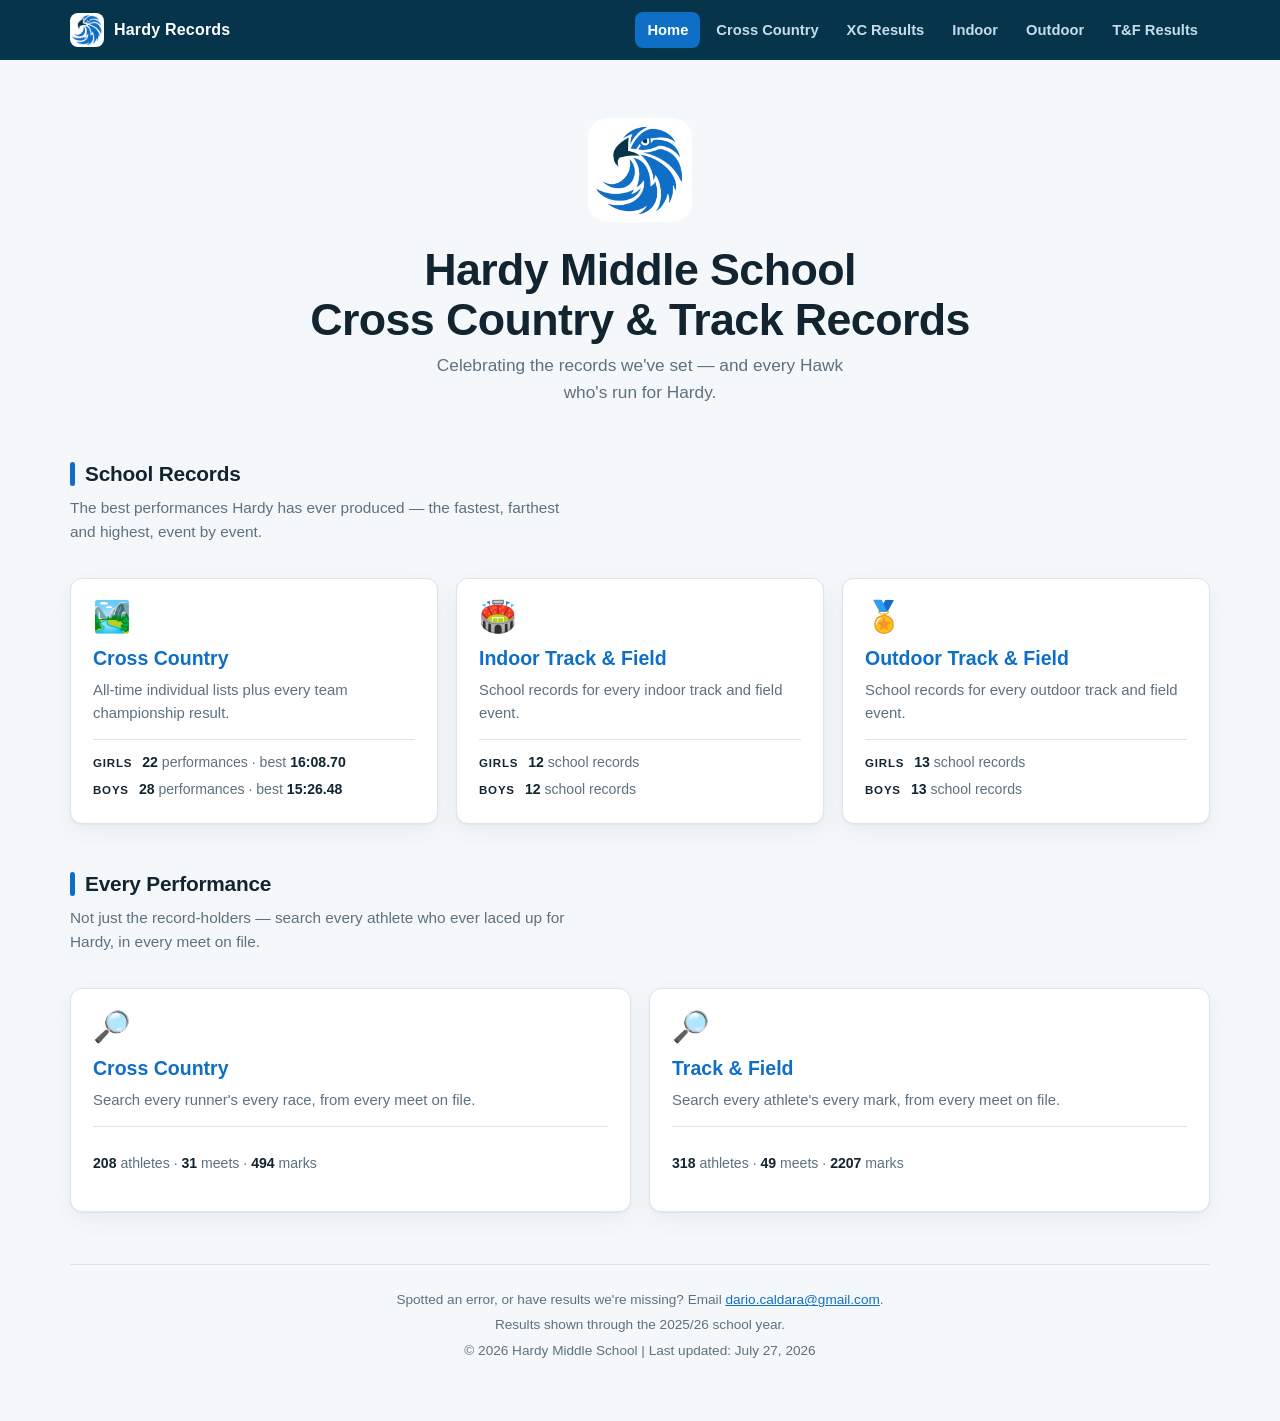
==== index.html @ bd2f0698 "Full athlete-name consistency sweep across the track archive Requested as a final consistency check " ====
<!DOCTYPE html>
<html lang="en">
<head>
    <meta charset="UTF-8">
    <meta name="viewport" content="width=device-width, initial-scale=1.0">
    <title>Hardy Middle School Cross Country and Track Records</title>
    <meta name="description" content="All-time cross country, indoor track and outdoor track records for Hardy Middle School, Washington DC.">
    <meta property="og:title" content="Hardy Middle School Cross Country and Track Records">
    <meta property="og:description" content="All-time cross country, indoor track and outdoor track records for Hardy Middle School, Washington DC.">
    <meta property="og:type" content="website">
    <meta property="og:image" content="hardylogo.png">
    <link rel="icon" href="hardylogo.png">
    <link rel="stylesheet" href="style.css">
</head>
<body>
    <header class="site-header">
        <div class="bar">
            <a class="brand" href="index.html">
                <img src="hardylogo.png" alt="">
                <span>Hardy Records</span>
            </a>
            <nav class="nav">
                <a href="index.html" aria-current="page">Home</a>
                <a href="xc_record_wall.html">Cross Country</a>
                <a href="xc-results-archive.html">XC Results</a>
                <a href="trackwall_indoor.html">Indoor</a>
                <a href="trackwall_outdoor.html">Outdoor</a>
                <a href="results-archive.html">T&amp;F Results</a>
            </nav>
        </div>
    </header>

    <div class="container">
        <div class="hero">
            <img src="hardylogo.png" alt="Hardy Middle School hawk logo">
            <h1>Hardy Middle School<br>Cross Country &amp; Track Records</h1>
            <p>Celebrating the records we've set &mdash; and every Hawk who's run for Hardy.</p>
        </div>

        <div class="section-head">
            <h2>School Records</h2>
            <p>The best performances Hardy has ever produced &mdash; the fastest, farthest and highest, event by event.</p>
        </div>

        <div class="sport-cards">
            <a class="sport-card" href="xc_record_wall.html">
                <div class="icon">🏞️</div>
                <h2>Cross Country</h2>
                <p class="teaser">All-time individual lists plus every team championship result.</p>
                <div class="stat">
                    <p class="split"><span class="who">Girls</span><span><b>22</b> performances · best <b>16:08.70</b></span></p>
                    <p class="split"><span class="who">Boys</span><span><b>28</b> performances · best <b>15:26.48</b></span></p>
                </div>
            </a>

            <a class="sport-card" href="trackwall_indoor.html">
                <div class="icon">🏟️</div>
                <h2>Indoor Track &amp; Field</h2>
                <p class="teaser">School records for every indoor track and field event.</p>
                <div class="stat">
                    <p class="split"><span class="who">Girls</span><span><b>12</b> school records</span></p>
                    <p class="split"><span class="who">Boys</span><span><b>12</b> school records</span></p>
                </div>
            </a>

            <a class="sport-card" href="trackwall_outdoor.html">
                <div class="icon">🏅</div>
                <h2>Outdoor Track &amp; Field</h2>
                <p class="teaser">School records for every outdoor track and field event.</p>
                <div class="stat">
                    <p class="split"><span class="who">Girls</span><span><b>13</b> school records</span></p>
                    <p class="split"><span class="who">Boys</span><span><b>13</b> school records</span></p>
                </div>
            </a>
        </div>

        <div class="section-head">
            <h2>Every Performance</h2>
            <p>Not just the record-holders &mdash; search every athlete who ever laced up for Hardy, in every meet on file.</p>
        </div>

        <div class="sport-cards">
            <a class="sport-card" href="xc-results-archive.html">
                <div class="icon">🔎</div>
                <h2>Cross Country</h2>
                <p class="teaser">Search every runner's every race, from every meet on file.</p>
                <div class="stat">
                    <p><b>208</b> athletes · <b>31</b> meets · <b>494</b> marks</p>
                </div>
            </a>

            <a class="sport-card" href="results-archive.html">
                <div class="icon">🔎</div>
                <h2>Track &amp; Field</h2>
                <p class="teaser">Search every athlete's every mark, from every meet on file.</p>
                <div class="stat">
                    <p><b>318</b> athletes · <b>49</b> meets · <b>2207</b> marks</p>
                </div>
            </a>
        </div>

        <div class="footer">
            <p>Spotted an error, or have results we're missing? Email
               <a href="mailto:dario.caldara@gmail.com">dario.caldara@gmail.com</a>.</p>
            <p>Results shown through the 2025/26 school year.</p>
            <p>&copy; 2026 Hardy Middle School | Last updated: July 27, 2026</p>
        </div>
    </div>
</body>
</html>
---- style.css ----
/* Hardy Middle School record boards — shared styles.
   Palette sampled from hardylogo.png: eagle blue #0F6FC7 over navy #06354B. */

:root {
  --blue: #0F6FC7;
  --blue-dark: #0A5296;
  --navy: #06354B;

  --bg: #F5F8FB;
  --surface: #FFFFFF;
  --surface-alt: #FAFCFE;
  --text: #12242F;
  --muted: #5D717F;
  --border: #DCE5EC;
  --accent-soft: #E9F2FC;

  --gold: #C9971B;
  --silver: #8D99A3;
  --bronze: #B4703A;

  --header-h: 60px;
  --radius: 12px;
  --shadow: 0 1px 2px rgba(6, 53, 75, .06), 0 8px 24px rgba(6, 53, 75, .06);
  --font: -apple-system, BlinkMacSystemFont, "Segoe UI", Roboto, "Helvetica Neue", Arial, sans-serif;
}

@media (prefers-color-scheme: dark) {
  :root {
    --blue: #4A9BE8;
    --blue-dark: #6FB2F0;
    --navy: #04212F;

    --bg: #091621;
    --surface: #0F2431;
    --surface-alt: #132B3A;
    --text: #E7EFF5;
    --muted: #94A9B8;
    --border: #1E3B4E;
    --accent-soft: #14324A;

    --gold: #E0B341;
    --silver: #A8B4BE;
    --bronze: #CE8B52;

    --shadow: 0 1px 2px rgba(0, 0, 0, .3), 0 8px 24px rgba(0, 0, 0, .25);
  }
}

* { box-sizing: border-box; }

html { scroll-padding-top: calc(var(--header-h) + 12px); }

body {
  margin: 0;
  font-family: var(--font);
  background: var(--bg);
  color: var(--text);
  line-height: 1.55;
  -webkit-font-smoothing: antialiased;
}

a { color: var(--blue); }

.container {
  width: min(1140px, 92%);
  margin: 0 auto;
  padding: 28px 0 56px;
}

/* ---------- Site header ---------- */

.site-header {
  position: sticky;
  top: 0;
  z-index: 50;
  background: var(--navy);
  height: var(--header-h);
  display: flex;
  align-items: center;
  box-shadow: 0 1px 0 rgba(255, 255, 255, .08);
}

.site-header .bar {
  width: min(1140px, 92%);
  margin: 0 auto;
  display: flex;
  align-items: center;
  gap: 14px;
}

.brand {
  display: flex;
  align-items: center;
  gap: 10px;
  text-decoration: none;
  color: #fff;
  font-weight: 700;
  letter-spacing: .2px;
  white-space: nowrap;
}

/* The logo PNG has an opaque white background, so present it as a
   deliberate white chip rather than letting it read as a stray block. */
.brand img {
  width: 34px;
  height: 34px;
  display: block;
  background: #fff;
  border-radius: 8px;
  padding: 2px;
}

.nav {
  margin-left: auto;
  display: flex;
  gap: 4px;
  flex-wrap: wrap;
}

.nav a {
  color: #C6DCEC;
  text-decoration: none;
  font-size: .92rem;
  font-weight: 600;
  padding: 7px 12px;
  border-radius: 8px;
}

.nav a:hover { background: rgba(255, 255, 255, .1); color: #fff; }

.nav a[aria-current="page"] { background: var(--blue); color: #fff; }

/* ---------- Page heading ---------- */

.page-head { margin: 8px 0 26px; }

.page-head h1 {
  font-size: clamp(1.7rem, 4.5vw, 2.5rem);
  line-height: 1.15;
  margin: 0 0 6px;
  color: var(--text);
  letter-spacing: -.5px;
}

.page-head p {
  margin: 0;
  color: var(--muted);
  font-size: 1.05rem;
}

/* ---------- Home hero + sport cards ---------- */

.hero {
  text-align: center;
  padding: 30px 0 8px;
}

.hero img {
  width: 104px;
  height: 104px;
  background: #fff;
  border-radius: 20px;
  padding: 8px;
}

.hero h1 {
  font-size: clamp(1.8rem, 5vw, 2.8rem);
  margin: 14px 0 8px;
  letter-spacing: -.6px;
  line-height: 1.12;
}

.hero p { margin: 0 auto; color: var(--muted); max-width: 46ch; font-size: 1.08rem; }

.sport-cards {
  display: grid;
  grid-template-columns: repeat(auto-fit, minmax(268px, 1fr));
  gap: 18px;
  margin: 34px 0 0;
}

.sport-card {
  display: block;
  text-decoration: none;
  color: inherit;
  background: var(--surface);
  border: 1px solid var(--border);
  border-radius: var(--radius);
  padding: 22px;
  box-shadow: var(--shadow);
  transition: transform .15s ease, border-color .15s ease;
}

.sport-card:hover {
  transform: translateY(-3px);
  border-color: var(--blue);
}

.sport-card .icon { font-size: 1.9rem; line-height: 1; }

.sport-card h2 {
  font-size: 1.22rem;
  margin: 12px 0 6px;
  color: var(--blue);
}

.sport-card .teaser { margin: 0; color: var(--muted); font-size: .93rem; }

.sport-card .stat {
  margin: 14px 0 0;
  padding-top: 12px;
  border-top: 1px solid var(--border);
  font-size: .88rem;
  color: var(--muted);
}

.sport-card .stat b {
  color: var(--text);
  font-variant-numeric: tabular-nums;
}

/* Per-squad breakdown inside a card: fixed-width label so the Girls and
   Boys figures line up in a column. */
.sport-card .split {
  display: flex;
  gap: 10px;
  align-items: baseline;
  margin: 0 0 5px;
}

.sport-card .split:last-child { margin-bottom: 0; }

.sport-card .who {
  flex: 0 0 3.1em;
  color: var(--text);
  font-size: .72rem;
  font-weight: 700;
  letter-spacing: .07em;
  text-transform: uppercase;
}

/* Zone headers on the home page, splitting "School Records" from
   "Every Performance" - same colored-bar language as .section > h2. */
.section-head {
  margin: 44px 0 4px;
}

.section-head:first-of-type { margin-top: 34px; }

.section-head h2 {
  display: flex;
  align-items: center;
  gap: 10px;
  font-size: 1.3rem;
  margin: 0 0 6px;
  letter-spacing: -.2px;
}

.section-head h2::before {
  content: "";
  width: 5px;
  height: 1.15em;
  border-radius: 3px;
  background: var(--blue);
}

.section-head p { margin: 0; color: var(--muted); font-size: .96rem; max-width: 60ch; }

/* ---------- Record spotlight + jump links ---------- */

.records-spotlight {
  display: grid;
  grid-template-columns: repeat(auto-fit, minmax(290px, 1fr));
  gap: 16px;
  margin: 0 0 18px;
}

.spotlight {
  display: block;
  text-decoration: none;
  color: inherit;
  background: var(--surface);
  border: 1px solid var(--border);
  border-left: 5px solid var(--blue);
  border-radius: var(--radius);
  padding: 18px 20px;
  box-shadow: var(--shadow);
  transition: transform .15s ease, border-color .15s ease;
}

.spotlight.boys { border-left-color: var(--navy); }

@media (prefers-color-scheme: dark) {
  .spotlight.boys { border-left-color: #1F6E9C; }
}

.spotlight:hover { transform: translateY(-2px); border-color: var(--blue); }

.spot-label {
  display: block;
  font-size: .72rem;
  font-weight: 700;
  letter-spacing: .08em;
  text-transform: uppercase;
  color: var(--muted);
}

.spot-time {
  display: block;
  font-size: clamp(2rem, 6vw, 2.6rem);
  font-weight: 800;
  line-height: 1.08;
  letter-spacing: -1px;
  color: var(--blue);
  font-variant-numeric: tabular-nums;
  margin: 6px 0 3px;
}

.spot-name {
  display: block;
  font-size: 1.12rem;
  font-weight: 650;
  margin-bottom: 4px;
}

.spot-meta {
  display: block;
  font-size: .86rem;
  color: var(--muted);
  line-height: 1.45;
}

.spot-jump {
  display: block;
  margin-top: 11px;
  font-size: .84rem;
  font-weight: 650;
  color: var(--blue);
}

.jump {
  display: flex;
  flex-wrap: wrap;
  gap: 8px;
  margin: 0 0 22px;
}

.jump a {
  text-decoration: none;
  font-size: .85rem;
  font-weight: 650;
  padding: 7px 14px;
  border-radius: 999px;
  border: 1px solid var(--border);
  background: var(--surface);
  color: var(--text);
}

.jump a:hover { border-color: var(--blue); color: var(--blue); }

.to-top {
  margin: 10px 2px 0;
  text-align: right;
  font-size: .84rem;
}

.to-top a {
  text-decoration: none;
  font-weight: 600;
  color: var(--muted);
}

.to-top a:hover { color: var(--blue); }

/* ---------- Search ---------- */

.search {
  position: relative;
  margin: 0 0 26px;
}

.search input {
  width: 100%;
  font: inherit;
  font-size: 1rem;
  padding: 13px 15px 13px 42px;
  border: 1px solid var(--border);
  border-radius: 10px;
  background: var(--surface);
  color: var(--text);
  box-shadow: var(--shadow);
}

.search input:focus {
  outline: 2px solid var(--blue);
  outline-offset: 1px;
  border-color: var(--blue);
}

.search::before {
  content: "🔎";
  position: absolute;
  left: 14px;
  top: 50%;
  transform: translateY(-50%);
  font-size: 1rem;
  pointer-events: none;
}

.search-status {
  margin: 9px 2px 0;
  font-size: .88rem;
  color: var(--muted);
  min-height: 1.2em;
}

/* ---------- Sections ---------- */

.section { margin: 38px 0 0; }

.section > h2 {
  display: flex;
  align-items: center;
  gap: 10px;
  font-size: 1.28rem;
  margin: 0 0 4px;
  letter-spacing: -.2px;
}

.section > h2::before {
  content: "";
  width: 5px;
  height: 1.15em;
  border-radius: 3px;
  background: var(--blue);
}

.section.boys > h2::before { background: var(--navy); }

@media (prefers-color-scheme: dark) {
  .section.boys > h2::before { background: #1F6E9C; }
}

/* ---------- Results archive: search-first cards ---------- */

.search-prompt {
  margin: 30px 0;
  padding: 30px 24px;
  text-align: center;
  background: var(--surface);
  border: 1px dashed var(--border);
  border-radius: var(--radius);
}

.prompt-lead { margin: 0 0 14px; font-size: 1.05rem; color: var(--text); }
.prompt-eg { margin: 0 0 14px; color: var(--muted); font-size: .92rem; }
.prompt-note { margin: 0; color: var(--muted); font-size: .84rem; }

.example {
  font: inherit;
  font-size: .88rem;
  font-weight: 650;
  cursor: pointer;
  margin: 0 3px;
  padding: 5px 13px;
  border-radius: 999px;
  border: 1px solid var(--border);
  background: var(--accent-soft);
  color: var(--blue);
}

.example:hover { border-color: var(--blue); }

.card-grid {
  display: grid;
  grid-template-columns: repeat(auto-fill, minmax(310px, 1fr));
  gap: 16px;
  align-items: start;
}

.result-card {
  background: var(--surface);
  border: 1px solid var(--border);
  border-radius: var(--radius);
  box-shadow: var(--shadow);
  padding: 16px 18px;
}

.card-head {
  display: flex;
  align-items: center;
  flex-wrap: wrap;
  gap: 8px;
  margin-bottom: 3px;
}

.card-athlete {
  font-size: 1.08rem;
  font-weight: 700;
  letter-spacing: -.2px;
}

.card-sub { font-size: .8rem; color: var(--muted); }

.season-badge {
  margin-left: auto;
  font-size: .68rem;
  font-weight: 700;
  letter-spacing: .07em;
  text-transform: uppercase;
  padding: 3px 9px;
  border-radius: 999px;
  background: var(--accent-soft);
  color: var(--blue);
  white-space: nowrap;
}

.season-badge.outdoor { background: #FBEEDC; color: #97621B; }
.season-badge.xc { background: #E3F3E6; color: #2C6B3A; }

@media (prefers-color-scheme: dark) {
  .season-badge.outdoor { background: #3A2C15; color: #E0AE60; }
  .season-badge.xc { background: #17301E; color: #7FBE8F; }
}

.card-meet { margin: 0; font-size: .92rem; font-weight: 600; }
.card-meet a { text-decoration: none; }
.card-meet a:hover { text-decoration: underline; }

.card-date { margin: 1px 0 12px; font-size: .82rem; color: var(--muted); }

.card-marks { list-style: none; margin: 0; padding: 0; }

.card-marks li {
  display: flex;
  align-items: baseline;
  gap: 10px;
  padding: 6px 0;
  border-top: 1px solid var(--border);
  font-size: .9rem;
}

.card-marks .ev { flex: 1 1 auto; color: var(--muted); }

.card-marks .mk {
  font-variant-numeric: tabular-nums;
  font-weight: 700;
  color: var(--blue);
  white-space: nowrap;
}

.card-marks .pl {
  flex: 0 0 auto;
  min-width: 2.7em;
  text-align: right;
  font-size: .78rem;
  font-weight: 700;
  color: var(--muted);
}

.card-marks .pl.gold { color: var(--gold); }
.card-marks .pl.silver { color: var(--silver); }
.card-marks .pl.bronze { color: var(--bronze); }
.card-marks .pl.none { opacity: .5; }

/* ---------- Results archive: by-year listing (unused when search-first) ---------- */

.year-head {
  margin: 42px 0 6px;
  padding-bottom: 8px;
  border-bottom: 2px solid var(--border);
  font-size: 1.6rem;
  letter-spacing: -.4px;
  color: var(--blue);
}

.year-head:first-of-type { margin-top: 26px; }

.meet-head {
  margin: 26px 0 2px;
  font-size: 1.12rem;
  letter-spacing: -.1px;
}

.meet-meta {
  margin: 0 0 12px;
  font-size: .87rem;
  color: var(--muted);
}

.note {
  margin: 0 0 14px;
  font-size: .87rem;
  color: var(--muted);
  max-width: 82ch;
}

/* ---------- Tables ---------- */

.table-wrap {
  background: var(--surface);
  border: 1px solid var(--border);
  border-radius: var(--radius);
  box-shadow: var(--shadow);
  /* No overflow here: it would make this the containing block for the
     sticky header row, pinning it inside the card instead of the viewport. */
}

.record-table {
  width: 100%;
  /* separate + zero spacing so the corner cells can round with the card */
  border-collapse: separate;
  border-spacing: 0;
  font-size: .95rem;
}

.record-table thead th:first-child { border-top-left-radius: var(--radius); }
.record-table thead th:last-child { border-top-right-radius: var(--radius); }
.record-table tbody tr:last-child td:first-child { border-bottom-left-radius: var(--radius); }
.record-table tbody tr:last-child td:last-child { border-bottom-right-radius: var(--radius); }

.record-table th {
  position: sticky;
  top: var(--header-h);
  z-index: 2;
  background: var(--navy);
  color: #DCEAF5;
  text-align: left;
  font-size: .74rem;
  font-weight: 700;
  letter-spacing: .07em;
  text-transform: uppercase;
  padding: 11px 14px;
  white-space: nowrap;
}

.record-table td {
  padding: 12px 14px;
  border-top: 1px solid var(--border);
  vertical-align: middle;
}

.record-table tbody tr:first-child td { border-top: none; }

.record-table tbody tr:nth-child(even) { background: var(--surface-alt); }

.record-table tbody tr:hover { background: var(--accent-soft); }

.athlete {
  font-weight: 650;
  font-size: 1.02rem;
  letter-spacing: -.1px;
}

.perf {
  font-variant-numeric: tabular-nums;
  font-weight: 700;
  color: var(--blue);
  white-space: nowrap;
}

.date, .meet, .place {
  color: var(--muted);
  font-size: .89rem;
}

.squad { font-size: .89rem; line-height: 1.45; }

/* Rank + podium */

.rank {
  display: inline-flex;
  align-items: center;
  justify-content: center;
  min-width: 26px;
  height: 26px;
  padding: 0 7px;
  border-radius: 999px;
  background: var(--accent-soft);
  color: var(--muted);
  font-size: .82rem;
  font-weight: 700;
  font-variant-numeric: tabular-nums;
}

.rank.gold   { background: var(--gold);   color: #2A1D00; }
.rank.silver { background: var(--silver); color: #14202A; }
.rank.bronze { background: var(--bronze); color: #FFF3E9; }

.title-star {
  color: var(--gold);
  font-weight: 700;
  margin-left: 3px;
}

.place-1 { color: var(--gold); font-weight: 700; }

/* Sources table */

.record-table.sources { font-size: .86rem; }
.record-table.sources td { padding: 9px 14px; }
.record-table.sources .flag { color: var(--muted); font-size: .82rem; }

/* ---------- Search empty state ---------- */

/* Wins over the display:block the mobile card layout sets on rows. */
.is-hidden { display: none !important; }

.no-results {
  margin: 22px 0;
  padding: 26px;
  text-align: center;
  color: var(--muted);
  background: var(--surface);
  border: 1px dashed var(--border);
  border-radius: var(--radius);
}

/* ---------- Footer ---------- */

.footer {
  margin-top: 52px;
  padding-top: 20px;
  border-top: 1px solid var(--border);
  text-align: center;
  font-size: .85rem;
  color: var(--muted);
}

.footer p { margin: 4px 0; }

/* ---------- Mobile: tables become cards ---------- */

@media (max-width: 720px) {
  .container { padding: 20px 0 44px; }

  .table-wrap {
    background: none;
    border: none;
    box-shadow: none;
    overflow: visible;
  }

  .record-table, .record-table tbody, .record-table tr, .record-table td {
    display: block;
    width: 100%;
  }

  .record-table thead { display: none; }

  .record-table tbody tr {
    background: var(--surface) !important;
    border: 1px solid var(--border);
    border-radius: var(--radius);
    box-shadow: var(--shadow);
    margin-bottom: 12px;
    padding: 6px 2px;
    overflow: hidden;
  }

  .record-table td {
    border-top: none;
    display: flex;
    justify-content: space-between;
    align-items: baseline;
    gap: 16px;
    padding: 6px 14px;
    text-align: right;
  }

  .record-table td::before {
    content: attr(data-label);
    flex: 0 0 auto;
    text-align: left;
    font-size: .72rem;
    font-weight: 700;
    letter-spacing: .06em;
    text-transform: uppercase;
    color: var(--muted);
  }

  /* Lead each card with the name and the mark, oversized. */
  .record-table td.cell-athlete,
  .record-table td.cell-event {
    padding-top: 11px;
    font-size: 1.06rem;
  }

  .record-table td.cell-perf .perf { font-size: 1.12rem; }

  .record-table td:empty { display: none; }
}

/* The wordmark plus four links stops fitting well before the card
   breakpoint; without this the header pushes the whole page sideways. */
@media (max-width: 720px) {
  .brand span { display: none; }
  .site-header .bar { gap: 10px; }
  .nav { gap: 2px; }
  .nav a { padding: 6px 9px; font-size: .85rem; }
}

@media (max-width: 380px) {
  .nav a { padding: 5px 7px; font-size: .78rem; }
}

@media (prefers-reduced-motion: reduce) {
  * { transition: none !important; }
  .sport-card:hover { transform: none; }
}
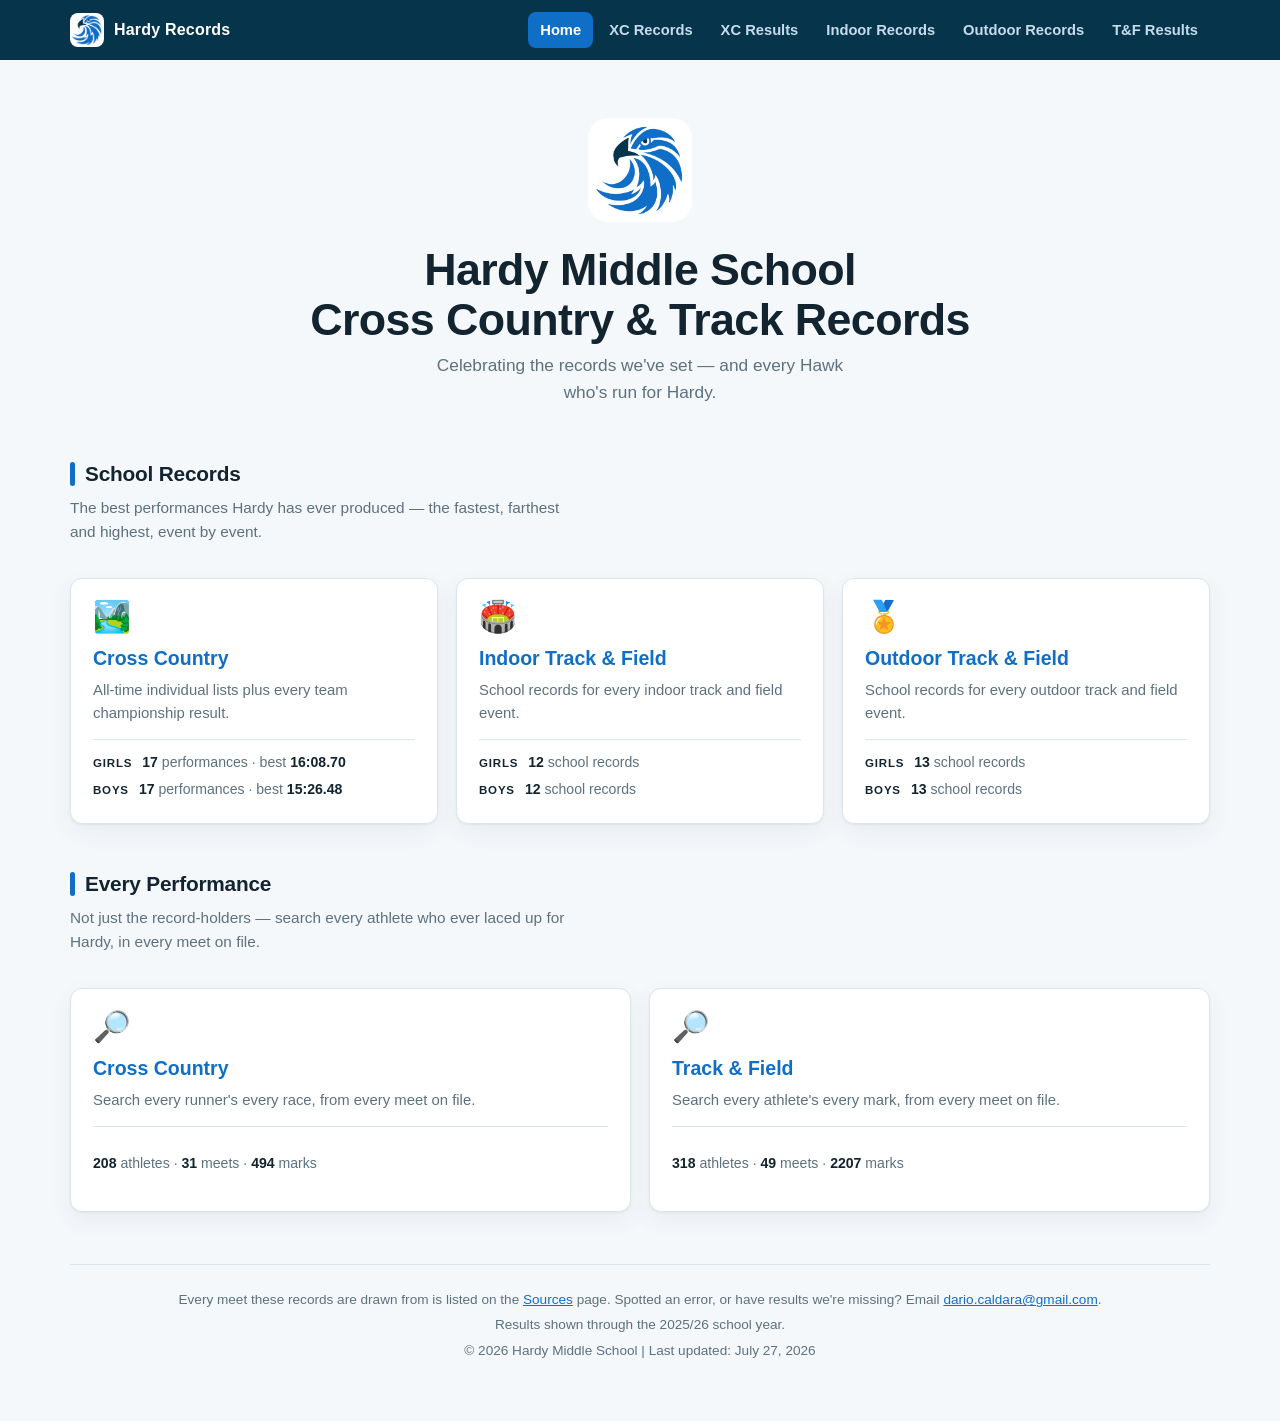
==== commit d08434c2: "Redesign XC record wall: clearer nav, sources page, championship badges - Nav labels now distinguish" ====
--- a/index.html
+++ b/index.html
@@ -21,10 +21,10 @@
             </a>
             <nav class="nav">
                 <a href="index.html" aria-current="page">Home</a>
-                <a href="xc_record_wall.html">Cross Country</a>
+                <a href="xc_record_wall.html">XC Records</a>
                 <a href="xc-results-archive.html">XC Results</a>
-                <a href="trackwall_indoor.html">Indoor</a>
-                <a href="trackwall_outdoor.html">Outdoor</a>
+                <a href="trackwall_indoor.html">Indoor Records</a>
+                <a href="trackwall_outdoor.html">Outdoor Records</a>
                 <a href="results-archive.html">T&amp;F Results</a>
             </nav>
         </div>
@@ -48,8 +48,8 @@
                 <h2>Cross Country</h2>
                 <p class="teaser">All-time individual lists plus every team championship result.</p>
                 <div class="stat">
-                    <p class="split"><span class="who">Girls</span><span><b>22</b> performances · best <b>16:08.70</b></span></p>
-                    <p class="split"><span class="who">Boys</span><span><b>28</b> performances · best <b>15:26.48</b></span></p>
+                    <p class="split"><span class="who">Girls</span><span><b>17</b> performances · best <b>16:08.70</b></span></p>
+                    <p class="split"><span class="who">Boys</span><span><b>17</b> performances · best <b>15:26.48</b></span></p>
                 </div>
             </a>
 
@@ -100,7 +100,7 @@
         </div>
 
         <div class="footer">
-            <p>Spotted an error, or have results we're missing? Email
+            <p>Every meet these records are drawn from is listed on the <a href="sources.html">Sources</a> page. Spotted an error, or have results we're missing? Email
                <a href="mailto:dario.caldara@gmail.com">dario.caldara@gmail.com</a>.</p>
             <p>Results shown through the 2025/26 school year.</p>
             <p>&copy; 2026 Hardy Middle School | Last updated: July 27, 2026</p>
--- a/style.css
+++ b/style.css
@@ -693,6 +693,24 @@
   margin-left: 3px;
 }
 
+.title-badge {
+  display: inline-flex;
+  align-items: center;
+  gap: 3px;
+  margin-left: 6px;
+  padding: 1px 8px 2px;
+  border-radius: 999px;
+  font-size: .7rem;
+  font-weight: 700;
+  letter-spacing: .2px;
+  vertical-align: middle;
+  white-space: nowrap;
+}
+
+.title-badge.dciaa { background: var(--gold); color: #2A1D00; }
+.title-badge.dcsaa { background: var(--blue); color: #FFFFFF; }
+.title-badge.team  { opacity: .82; }
+
 .place-1 { color: var(--gold); font-weight: 700; }
 
 /* Sources table */
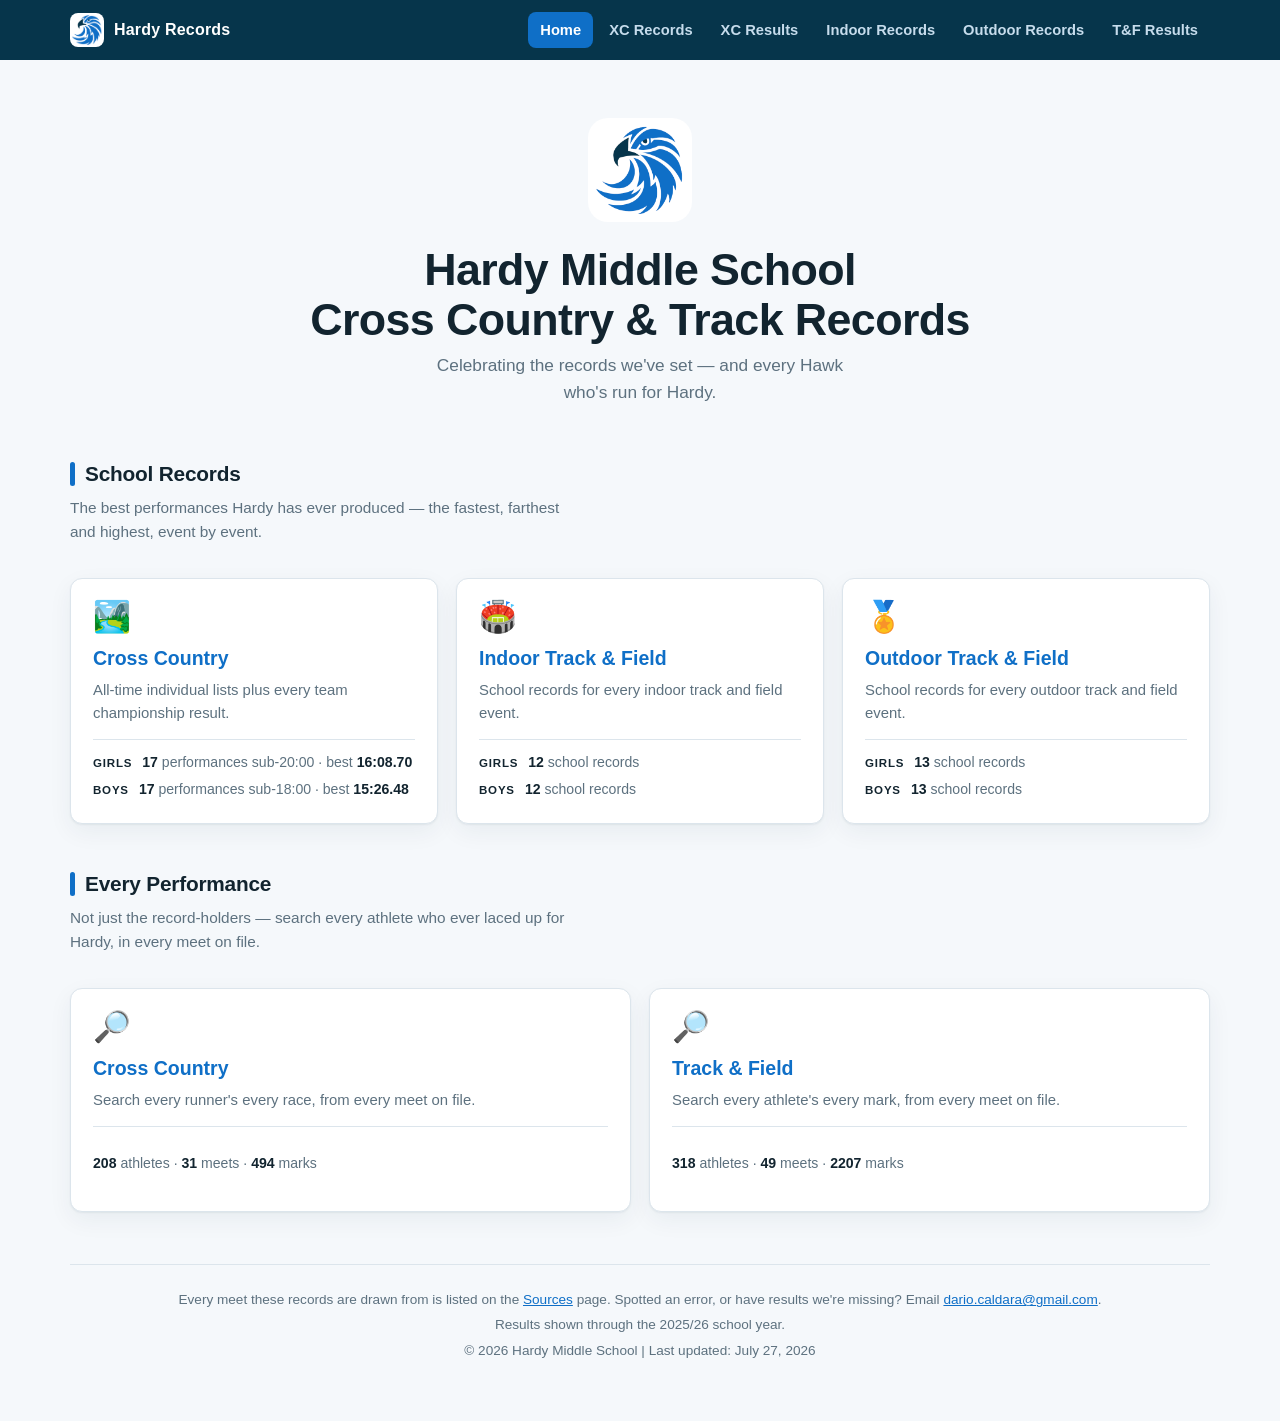
==== commit 600f7dad: "Show the record-wall time cutoff on the home page XC card Dario asked for the sub-20:00/sub-18:00 cu" ====
--- a/index.html
+++ b/index.html
@@ -48,8 +48,8 @@
                 <h2>Cross Country</h2>
                 <p class="teaser">All-time individual lists plus every team championship result.</p>
                 <div class="stat">
-                    <p class="split"><span class="who">Girls</span><span><b>17</b> performances · best <b>16:08.70</b></span></p>
-                    <p class="split"><span class="who">Boys</span><span><b>17</b> performances · best <b>15:26.48</b></span></p>
+                    <p class="split"><span class="who">Girls</span><span><b>17</b> performances sub-20:00 · best <b>16:08.70</b></span></p>
+                    <p class="split"><span class="who">Boys</span><span><b>17</b> performances sub-18:00 · best <b>15:26.48</b></span></p>
                 </div>
             </a>
 
--- a/style.css
+++ b/style.css
@@ -534,6 +534,7 @@
 .card-marks li {
   display: flex;
   align-items: baseline;
+  flex-wrap: wrap;
   gap: 10px;
   padding: 6px 0;
   border-top: 1px solid var(--border);
@@ -723,6 +724,20 @@
 
 /* Wins over the display:block the mobile card layout sets on rows. */
 .is-hidden { display: none !important; }
+
+/* Visually hidden but still in textContent, so it's picked up by the page
+   search (site.js) without changing what a badge looks like on screen. */
+.sr-only {
+  position: absolute;
+  width: 1px;
+  height: 1px;
+  padding: 0;
+  margin: -1px;
+  overflow: hidden;
+  clip: rect(0, 0, 0, 0);
+  white-space: nowrap;
+  border: 0;
+}
 
 .no-results {
   margin: 22px 0;
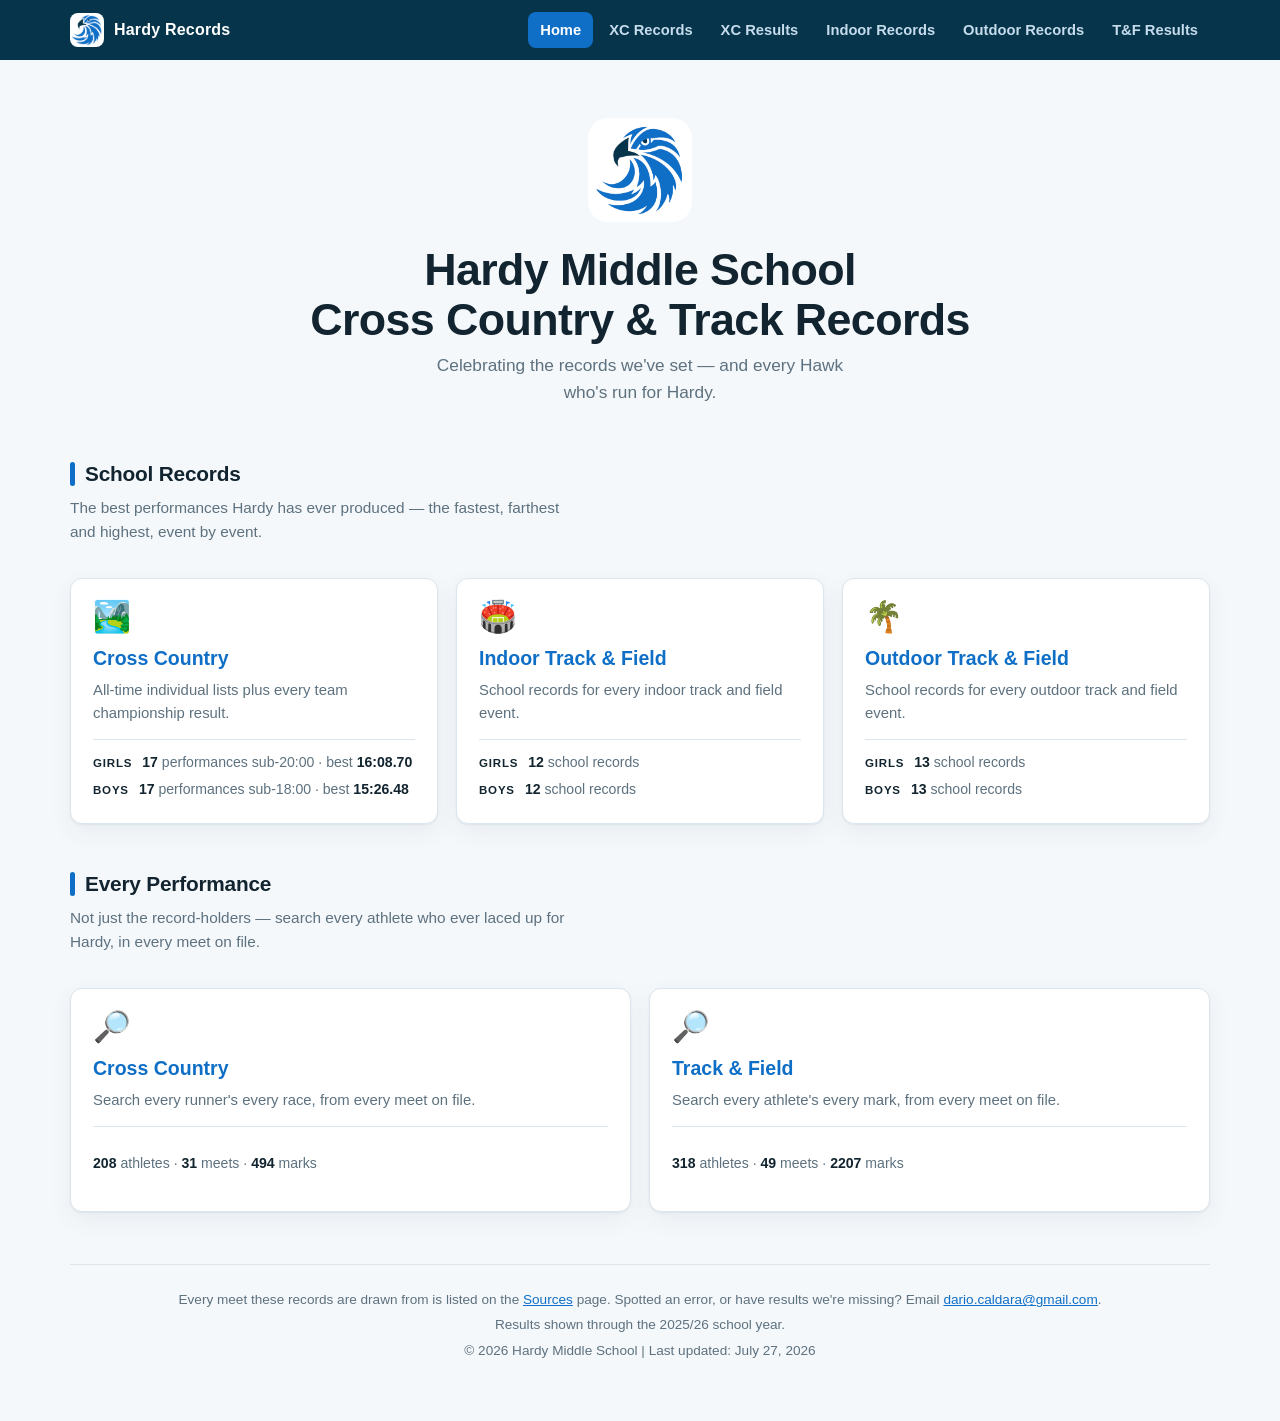
==== commit 22a8e2d9: "XC badge polish: parenthesized leagues, team badges on individual rows Reformatted every badge from " ====
--- a/index.html
+++ b/index.html
@@ -64,7 +64,7 @@
             </a>
 
             <a class="sport-card" href="trackwall_outdoor.html">
-                <div class="icon">🏅</div>
+                <div class="icon">🌴</div>
                 <h2>Outdoor Track &amp; Field</h2>
                 <p class="teaser">School records for every outdoor track and field event.</p>
                 <div class="stat">
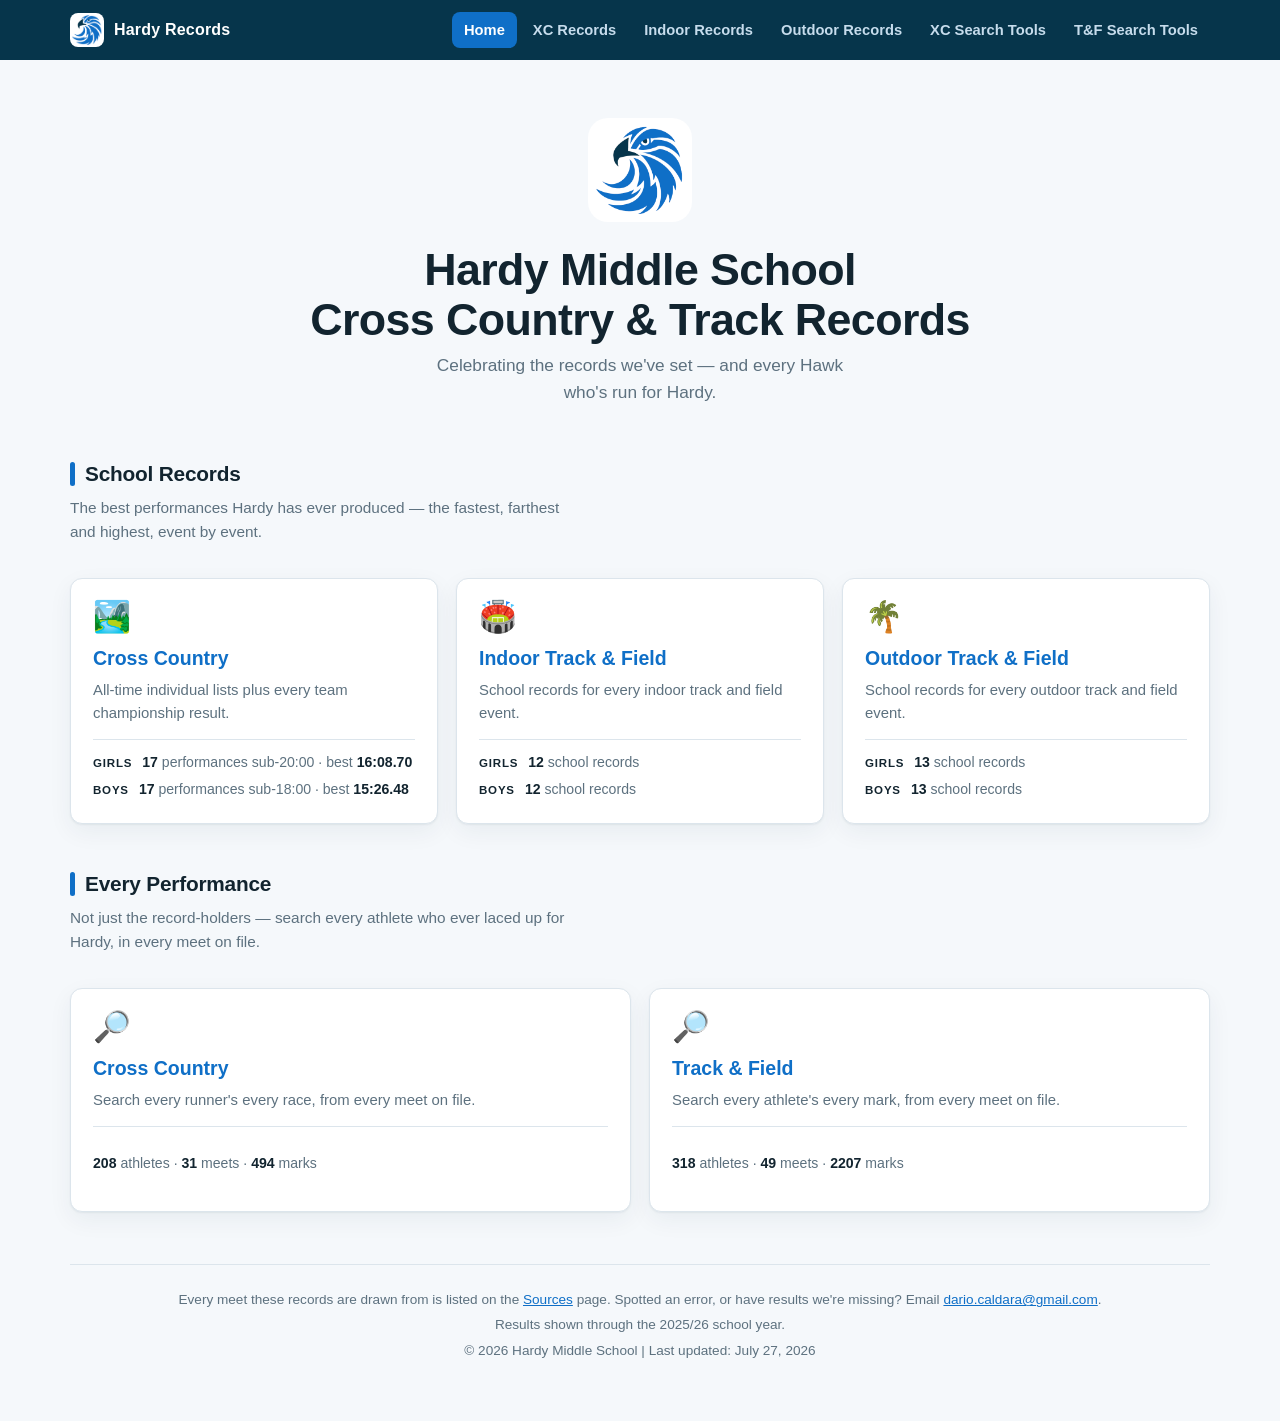
==== commit 2582aa49: "Reorder nav to group Records pages, rename search pages, MVP section title Nav now reads Home, XC Re" ====
--- a/index.html
+++ b/index.html
@@ -22,10 +22,10 @@
             <nav class="nav">
                 <a href="index.html" aria-current="page">Home</a>
                 <a href="xc_record_wall.html">XC Records</a>
-                <a href="xc-results-archive.html">XC Results</a>
                 <a href="trackwall_indoor.html">Indoor Records</a>
                 <a href="trackwall_outdoor.html">Outdoor Records</a>
-                <a href="results-archive.html">T&amp;F Results</a>
+                <a href="xc-results-archive.html">XC Search Tools</a>
+                <a href="results-archive.html">T&amp;F Search Tools</a>
             </nav>
         </div>
     </header>
--- a/style.css
+++ b/style.css
@@ -17,6 +17,7 @@
   --gold: #C9971B;
   --silver: #8D99A3;
   --bronze: #B4703A;
+  --platinum: #C9CEE0;
 
   --header-h: 60px;
   --radius: 12px;
@@ -41,6 +42,7 @@
     --gold: #E0B341;
     --silver: #A8B4BE;
     --bronze: #CE8B52;
+    --platinum: #DEE2F0;
 
     --shadow: 0 1px 2px rgba(0, 0, 0, .3), 0 8px 24px rgba(0, 0, 0, .25);
   }
@@ -711,6 +713,7 @@
 .title-badge.dciaa { background: var(--gold); color: #2A1D00; }
 .title-badge.dcsaa { background: var(--blue); color: #FFFFFF; }
 .title-badge.team  { opacity: .82; }
+.title-badge.platinum { background: var(--platinum); color: #1B2340; font-weight: 800; }
 
 .place-1 { color: var(--gold); font-weight: 700; }
 
@@ -821,15 +824,36 @@
 
   .record-table td.cell-perf .perf { font-size: 1.12rem; }
 
+  /* An athlete name plus one or more title badges would otherwise sit as
+     several separate flex items alongside the data-label, squeezing or
+     overflowing on a narrow screen. Grouping them under .cell-value makes
+     that group a single flex item that can wrap its own badges onto new
+     lines, right-aligned under the name. */
+  .record-table td.cell-athlete .cell-value {
+    display: flex;
+    flex-wrap: wrap;
+    justify-content: flex-end;
+    align-items: center;
+    gap: 4px 8px;
+  }
+
   .record-table td:empty { display: none; }
 }
 
-/* The wordmark plus four links stops fitting well before the card
-   breakpoint; without this the header pushes the whole page sideways. */
+/* The wordmark plus six links stops fitting on one line well before the
+   card breakpoint, so .nav wraps to two or three rows. Two earlier fixes
+   here still clipped the top of the header on real phones - almost
+   certainly because position: sticky interacts badly with a growing,
+   multi-row header on mobile browsers (the address bar collapsing on
+   scroll shifts what "top: 0" even means mid-render). Dropping sticky
+   entirely on mobile removes that whole class of bug: the header just
+   sits in normal document flow and scrolls away like anything else,
+   which is a perfectly ordinary mobile pattern. */
 @media (max-width: 720px) {
   .brand span { display: none; }
-  .site-header .bar { gap: 10px; }
-  .nav { gap: 2px; }
+  .site-header { position: static; height: auto; padding: 10px 0; }
+  .site-header .bar { flex-direction: column; align-items: stretch; gap: 8px; }
+  .nav { margin-left: 0; justify-content: center; gap: 4px; flex-wrap: wrap; }
   .nav a { padding: 6px 9px; font-size: .85rem; }
 }
 
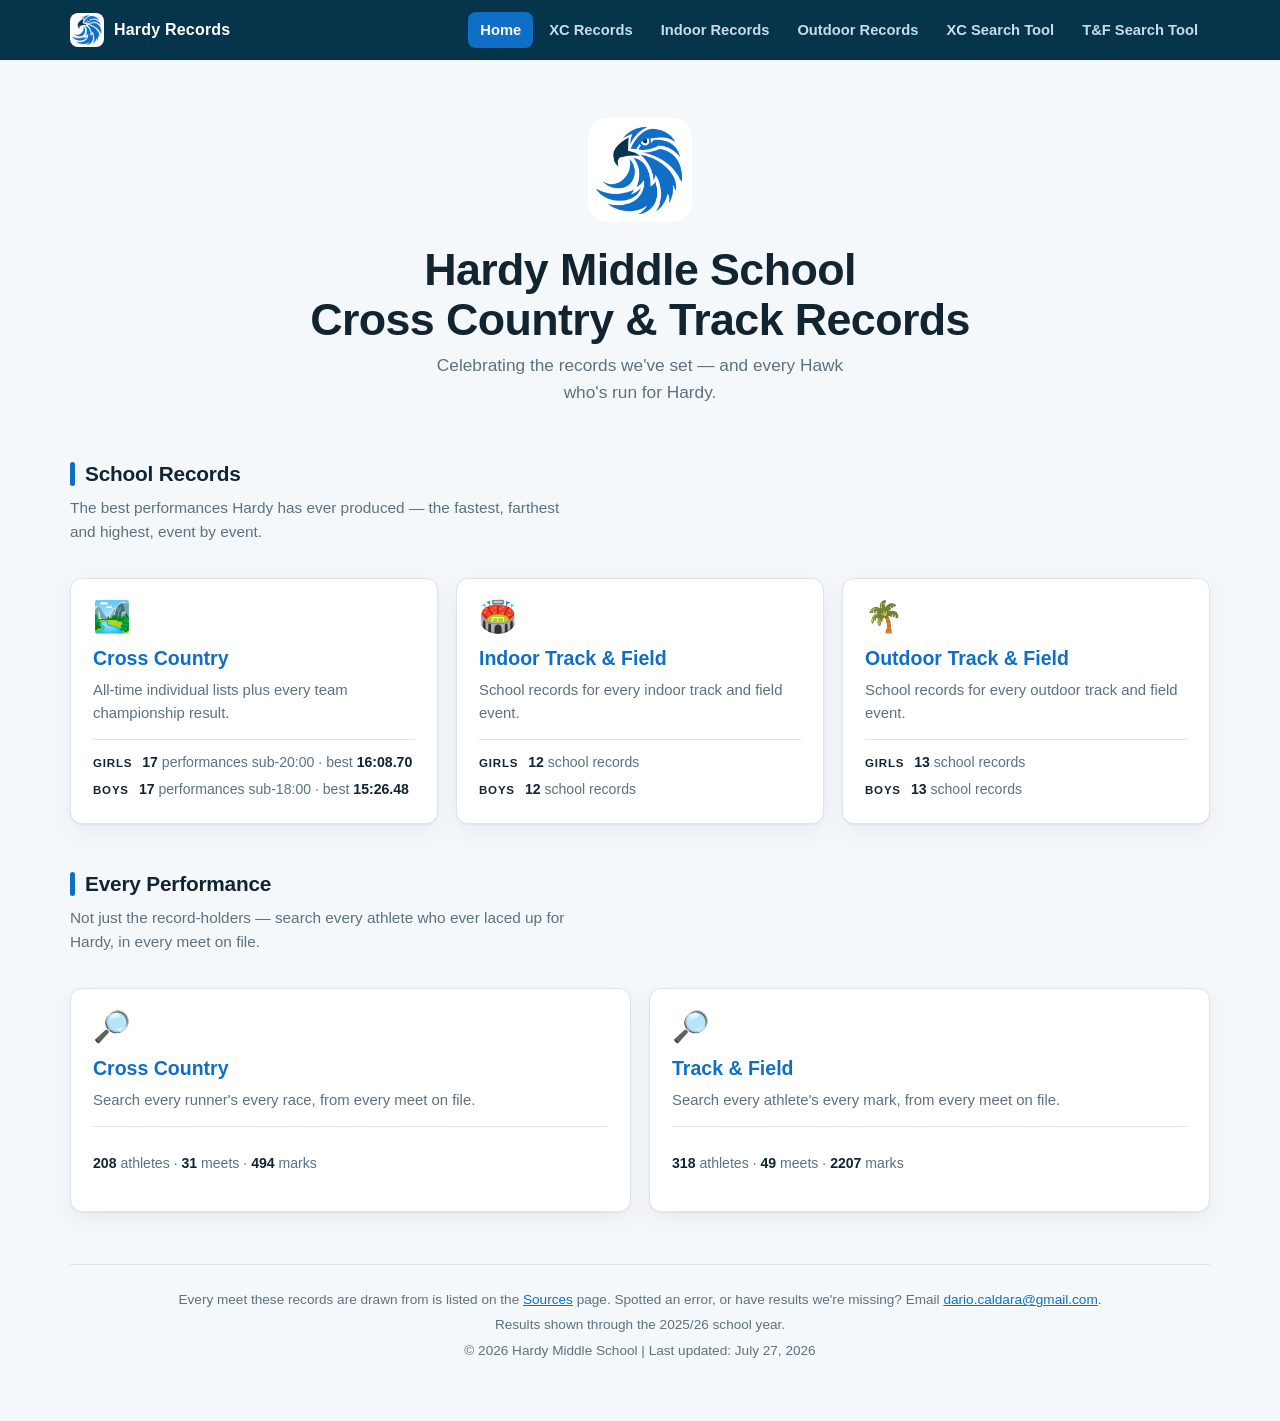
==== commit 8102990a: "Nav label typo fix, drop MVP badge from the record wall "Search Tools" -> "Search Tool" (singular) a" ====
--- a/index.html
+++ b/index.html
@@ -24,8 +24,8 @@
                 <a href="xc_record_wall.html">XC Records</a>
                 <a href="trackwall_indoor.html">Indoor Records</a>
                 <a href="trackwall_outdoor.html">Outdoor Records</a>
-                <a href="xc-results-archive.html">XC Search Tools</a>
-                <a href="results-archive.html">T&amp;F Search Tools</a>
+                <a href="xc-results-archive.html">XC Search Tool</a>
+                <a href="results-archive.html">T&amp;F Search Tool</a>
             </nav>
         </div>
     </header>
